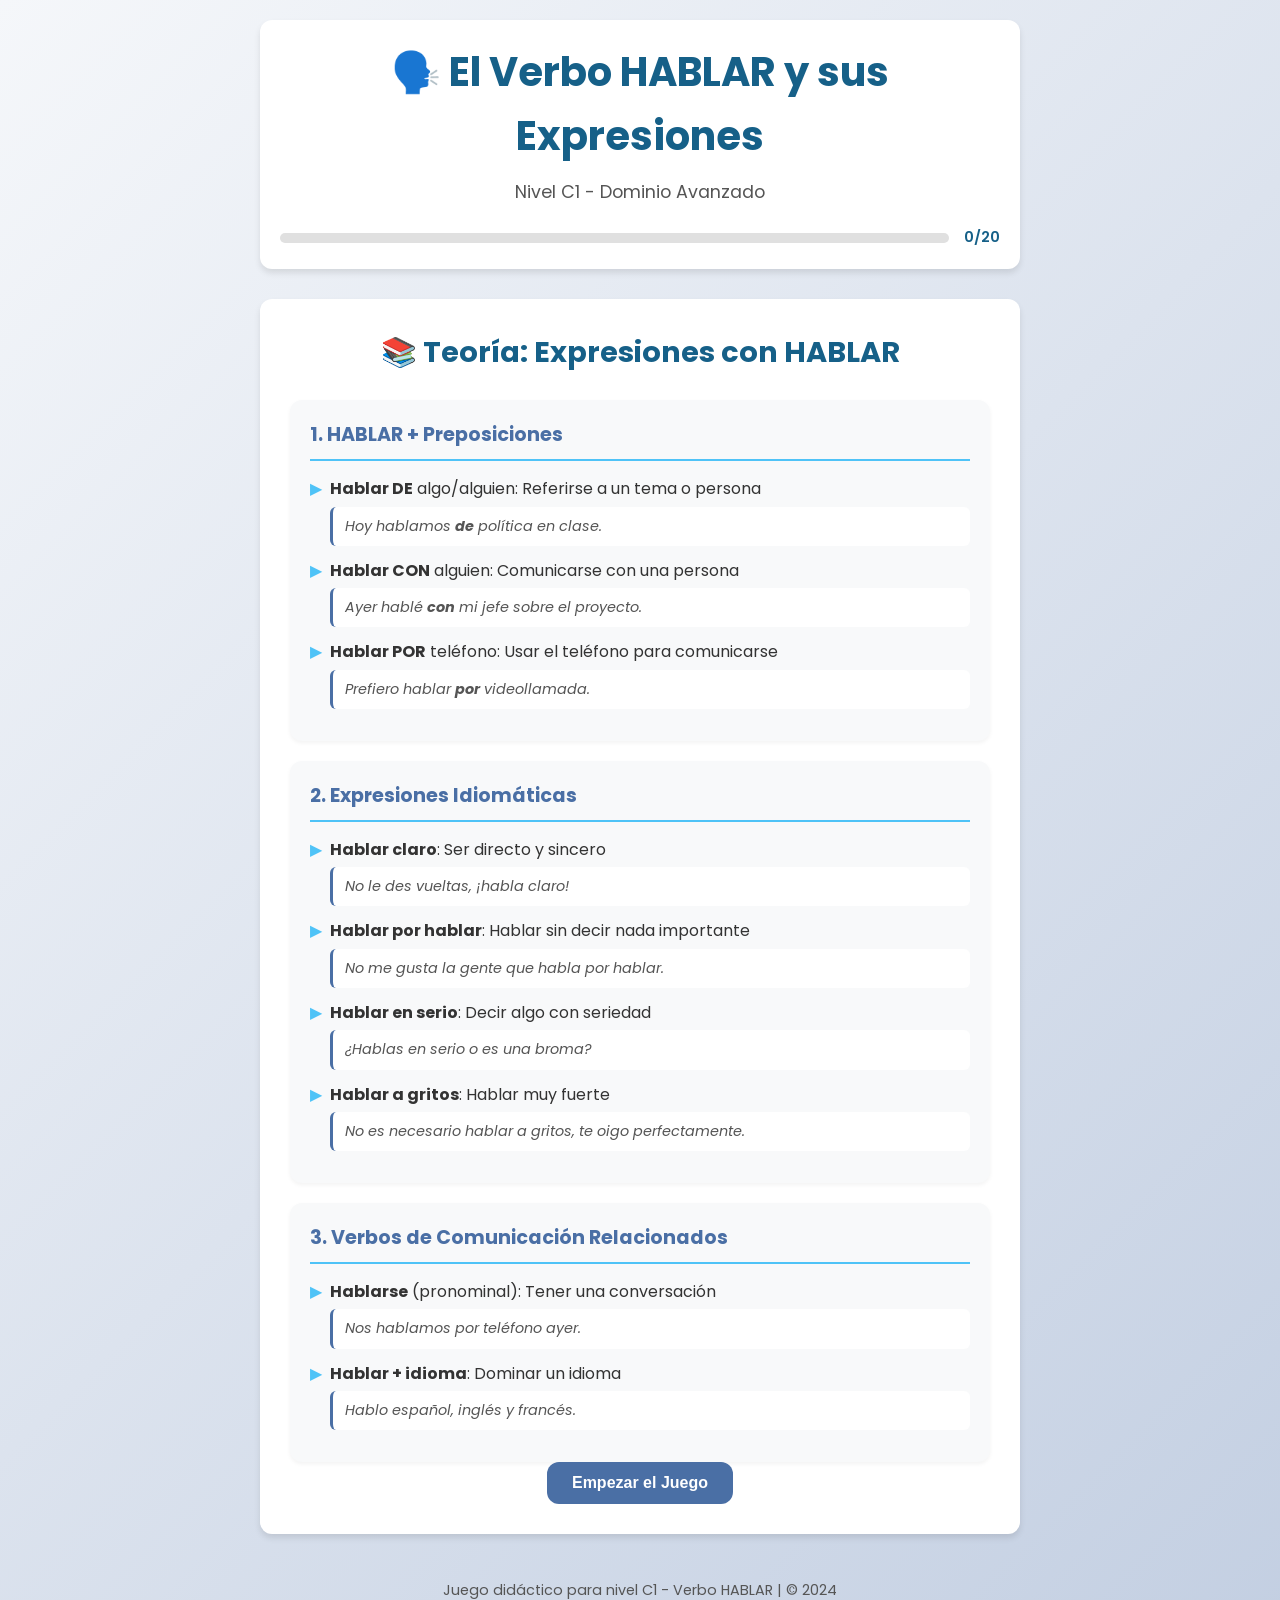
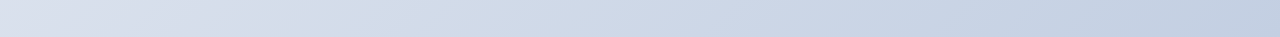
==== hablar_c1/index.html @ a7a12bb5 "feat: Add interactive C1 level game for verb HABLAR - Create complete interactive game for C1 level " ====
<!DOCTYPE html>
<html lang="es">
<head>
    <meta charset="UTF-8">
    <meta name="viewport" content="width=device-width, initial-scale=1.0">
    <title>Juego C1: El Verbo HABLAR y sus Expresiones</title>
    <link rel="stylesheet" href="styles.css">
    <link href="https://fonts.googleapis.com/css2?family=Poppins:wght@300;400;600;700&display=swap" rel="stylesheet">
</head>
<body>
    <div class="container">
        <header>
            <h1>🗣️ El Verbo HABLAR y sus Expresiones</h1>
            <p class="subtitle">Nivel C1 - Dominio Avanzado</p>
            <div class="progress-container">
                <div class="progress-bar" id="progressBar"></div>
                <span class="progress-text" id="progressText">0/20</span>
            </div>
        </header>

        <main>
            <div class="game-section" id="gameSection">
                <div class="question-container" id="questionContainer">
                    <h2 class="question" id="question"></h2>
                    <div class="options" id="options"></div>
                </div>
                
                <div class="feedback" id="feedback"></div>
                
                <div class="explanation" id="explanation"></div>
                
                <button class="btn btn-next" id="nextBtn" style="display: none;">Siguiente →</button>
            </div>

            <div class="theory-section" id="theorySection" style="display: none;">
                <h2>📚 Teoría: Expresiones con HABLAR</h2>
                <div class="theory-content">
                    <div class="theory-card">
                        <h3>1. HABLAR + Preposiciones</h3>
                        <ul>
                            <li><strong>Hablar DE</strong> algo/alguien: Referirse a un tema o persona
                                <example>Hoy hablamos <strong>de</strong> política en clase.</example>
                            </li>
                            <li><strong>Hablar CON</strong> alguien: Comunicarse con una persona
                                <example>Ayer hablé <strong>con</strong> mi jefe sobre el proyecto.</example>
                            </li>
                            <li><strong>Hablar POR</strong> teléfono: Usar el teléfono para comunicarse
                                <example>Prefiero hablar <strong>por</strong> videollamada.</example>
                            </li>
                        </ul>
                    </div>
                    
                    <div class="theory-card">
                        <h3>2. Expresiones Idiomáticas</h3>
                        <ul>
                            <li><strong>Hablar claro</strong>: Ser directo y sincero
                                <example>No le des vueltas, ¡habla claro!</example>
                            </li>
                            <li><strong>Hablar por hablar</strong>: Hablar sin decir nada importante
                                <example>No me gusta la gente que habla por hablar.</example>
                            </li>
                            <li><strong>Hablar en serio</strong>: Decir algo con seriedad
                                <example>¿Hablas en serio o es una broma?</example>
                            </li>
                            <li><strong>Hablar a gritos</strong>: Hablar muy fuerte
                                <example>No es necesario hablar a gritos, te oigo perfectamente.</example>
                            </li>
                        </ul>
                    </div>
                    
                    <div class="theory-card">
                        <h3>3. Verbos de Comunicación Relacionados</h3>
                        <ul>
                            <li><strong>Hablarse</strong> (pronominal): Tener una conversación
                                <example>Nos hablamos por teléfono ayer.</example>
                            </li>
                            <li><strong>Hablar + idioma</strong>: Dominar un idioma
                                <example>Hablo español, inglés y francés.</example>
                            </li>
                        </ul>
                    </div>
                </div>
                <button class="btn btn-primary" id="startGameBtn">Empezar el Juego</button>
            </div>

            <div class="results-section" id="resultsSection" style="display: none;">
                <h2>🎉 Resultados</h2>
                <div class="results-content">
                    <div class="score-display">
                        <span class="score-label">Tu puntuación:</span>
                        <span class="score-value" id="finalScore">0</span>
                        <span class="score-max">/20</span>
                    </div>
                    <div class="performance" id="performance"></div>
                    <div class="mistakes" id="mistakes"></div>
                </div>
                <div class="buttons-group">
                    <button class="btn btn-secondary" id="reviewBtn">Repasar errores</button>
                    <button class="btn btn-primary" id="restartBtn">Volver a jugar</button>
                    <button class="btn btn-tertiary" id="theoryBtn">Ver teoría</button>
                </div>
            </div>
        </main>

        <footer>
            <p>Juego didáctico para nivel C1 - Verbo HABLAR | © 2024</p>
        </footer>
    </div>

    <script src="game.js"></script>
</body>
</html>
---- hablar_c1/styles.css ----
/* Estilos para el juego HABLAR C1 */

* {
    margin: 0;
    padding: 0;
    box-sizing: border-box;
}

:root {
    --primary-color: #4a6fa5;
    --secondary-color: #166088;
    --accent-color: #4fc3f7;
    --success-color: #4caf50;
    --error-color: #f44336;
    --warning-color: #ff9800;
    --light-color: #f8f9fa;
    --dark-color: #333;
    --text-color: #555;
    --border-radius: 12px;
    --box-shadow: 0 4px 6px rgba(0, 0, 0, 0.1);
    --transition: all 0.3s ease;
}

body {
    font-family: 'Poppins', sans-serif;
    background: linear-gradient(135deg, #f5f7fa 0%, #c3cfe2 100%);
    min-height: 100vh;
    color: var(--dark-color);
    line-height: 1.6;
}

.container {
    max-width: 800px;
    margin: 0 auto;
    padding: 20px;
}

/* Header */
header {
    text-align: center;
    margin-bottom: 30px;
    padding: 20px;
    background: white;
    border-radius: var(--border-radius);
    box-shadow: var(--box-shadow);
}

header h1 {
    color: var(--secondary-color);
    font-size: 2.5rem;
    margin-bottom: 10px;
    font-weight: 700;
}

.subtitle {
    color: var(--text-color);
    font-size: 1.1rem;
    margin-bottom: 20px;
    font-weight: 400;
}

/* Progress Bar */
.progress-container {
    display: flex;
    align-items: center;
    gap: 15px;
    margin-top: 15px;
}

.progress-bar {
    flex: 1;
    height: 10px;
    background: #e0e0e0;
    border-radius: 5px;
    overflow: hidden;
}

.progress-bar::before {
    content: '';
    display: block;
    height: 100%;
    background: linear-gradient(90deg, var(--primary-color), var(--accent-color));
    width: 0%;
    transition: var(--transition);
}

.progress-text {
    font-weight: 600;
    color: var(--secondary-color);
    font-size: 0.9rem;
}

/* Main Content */
main {
    background: white;
    border-radius: var(--border-radius);
    box-shadow: var(--box-shadow);
    padding: 30px;
    min-height: 400px;
}

/* Game Section */
.game-section {
    display: flex;
    flex-direction: column;
    gap: 20px;
}

.question-container {
    text-align: center;
}

.question {
    font-size: 1.4rem;
    color: var(--secondary-color);
    margin-bottom: 25px;
    font-weight: 600;
    line-height: 1.5;
}

.options {
    display: grid;
    grid-template-columns: repeat(auto-fit, minmax(250px, 1fr));
    gap: 15px;
    margin-bottom: 20px;
}

.option {
    background: var(--light-color);
    border: 2px solid #ddd;
    border-radius: var(--border-radius);
    padding: 15px;
    text-align: center;
    cursor: pointer;
    transition: var(--transition);
    font-weight: 500;
    color: var(--dark-color);
}

.option:hover {
    border-color: var(--primary-color);
    background: #e8f0fe;
    transform: translateY(-2px);
}

.option.selected {
    border-color: var(--accent-color);
    background: #e3f2fd;
    box-shadow: 0 0 0 3px rgba(79, 195, 247, 0.2);
}

.option.correct {
    border-color: var(--success-color);
    background: #e8f5e9;
    color: var(--success-color);
}

.option.incorrect {
    border-color: var(--error-color);
    background: #ffebee;
    color: var(--error-color);
}

.option.disabled {
    cursor: not-allowed;
    opacity: 0.7;
}

/* Feedback */
.feedback {
    text-align: center;
    font-size: 1.2rem;
    font-weight: 600;
    min-height: 30px;
    margin: 10px 0;
}

.feedback.correct {
    color: var(--success-color);
}

.feedback.incorrect {
    color: var(--error-color);
}

/* Explanation */
.explanation {
    background: #fff3cd;
    border-left: 4px solid var(--warning-color);
    padding: 15px;
    border-radius: 0 8px 8px 0;
    margin: 15px 0;
    display: none;
}

.explanation.show {
    display: block;
}

.explanation h4 {
    color: var(--warning-color);
    margin-bottom: 8px;
}

.explanation p {
    color: var(--dark-color);
    font-size: 0.95rem;
}

/* Buttons */
.btn {
    padding: 12px 25px;
    border: none;
    border-radius: var(--border-radius);
    font-size: 1rem;
    font-weight: 600;
    cursor: pointer;
    transition: var(--transition);
    display: inline-block;
    text-align: center;
}

.btn-primary {
    background: var(--primary-color);
    color: white;
}

.btn-primary:hover {
    background: var(--secondary-color);
    transform: translateY(-2px);
}

.btn-secondary {
    background: var(--light-color);
    color: var(--dark-color);
    border: 2px solid #ddd;
}

.btn-secondary:hover {
    background: #e0e0e0;
}

.btn-tertiary {
    background: var(--accent-color);
    color: white;
}

.btn-tertiary:hover {
    background: #3ab7f5;
}

.btn-next {
    background: var(--success-color);
    color: white;
    margin-top: 10px;
}

.btn-next:hover {
    background: #388e3c;
}

.buttons-group {
    display: flex;
    justify-content: center;
    gap: 15px;
    margin-top: 25px;
    flex-wrap: wrap;
}

/* Theory Section */
.theory-section {
    text-align: center;
}

.theory-section h2 {
    color: var(--secondary-color);
    margin-bottom: 25px;
    font-size: 1.8rem;
}

.theory-content {
    display: flex;
    flex-direction: column;
    gap: 20px;
    text-align: left;
}

.theory-card {
    background: var(--light-color);
    border-radius: var(--border-radius);
    padding: 20px;
    box-shadow: 0 2px 4px rgba(0, 0, 0, 0.05);
}

.theory-card h3 {
    color: var(--primary-color);
    margin-bottom: 15px;
    font-size: 1.2rem;
    border-bottom: 2px solid var(--accent-color);
    padding-bottom: 8px;
}

.theory-card ul {
    list-style: none;
    padding-left: 0;
}

.theory-card li {
    margin-bottom: 12px;
    padding-left: 20px;
    position: relative;
}

.theory-card li::before {
    content: "▶";
    color: var(--accent-color);
    position: absolute;
    left: 0;
}

.theory-card example {
    display: block;
    margin-top: 5px;
    padding: 8px 12px;
    background: white;
    border-radius: 6px;
    font-style: italic;
    color: var(--text-color);
    font-size: 0.9rem;
    border-left: 3px solid var(--primary-color);
}

/* Results Section */
.results-section {
    text-align: center;
}

.results-section h2 {
    color: var(--secondary-color);
    margin-bottom: 25px;
    font-size: 2rem;
}

.results-content {
    background: var(--light-color);
    border-radius: var(--border-radius);
    padding: 25px;
    margin-bottom: 20px;
}

.score-display {
    font-size: 2rem;
    margin-bottom: 20px;
}

.score-label {
    color: var(--text-color);
    font-weight: 400;
}

.score-value {
    color: var(--primary-color);
    font-weight: 700;
    font-size: 2.5rem;
}

.score-max {
    color: var(--text-color);
    font-weight: 400;
}

.performance {
    margin: 20px 0;
    padding: 15px;
    background: white;
    border-radius: 8px;
    text-align: left;
}

.performance h4 {
    color: var(--secondary-color);
    margin-bottom: 10px;
}

.mistakes {
    margin-top: 15px;
    padding: 15px;
    background: white;
    border-radius: 8px;
    text-align: left;
    max-height: 200px;
    overflow-y: auto;
}

.mistakes h4 {
    color: var(--error-color);
    margin-bottom: 10px;
}

.mistake-item {
    margin-bottom: 8px;
    padding: 8px;
    border-bottom: 1px solid #eee;
}

.mistake-item:last-child {
    border-bottom: none;
}

/* Footer */
footer {
    text-align: center;
    margin-top: 30px;
    padding: 15px;
    color: var(--text-color);
    font-size: 0.9rem;
}

/* Responsive */
@media (max-width: 768px) {
    .container {
        padding: 10px;
    }
    
    header h1 {
        font-size: 1.8rem;
    }
    
    .question {
        font-size: 1.2rem;
    }
    
    .options {
        grid-template-columns: 1fr;
    }
    
    .buttons-group {
        flex-direction: column;
    }
    
    .btn {
        width: 100%;
    }
}

/* Animations */
@keyframes fadeIn {
    from {
        opacity: 0;
        transform: translateY(10px);
    }
    to {
        opacity: 1;
        transform: translateY(0);
    }
}

.question-container,
.feedback,
.explanation,
.results-content {
    animation: fadeIn 0.5s ease;
}

/* Scrollbar */
::-webkit-scrollbar {
    width: 8px;
}

::-webkit-scrollbar-track {
    background: #f1f1f1;
    border-radius: 4px;
}

::-webkit-scrollbar-thumb {
    background: var(--primary-color);
    border-radius: 4px;
}

::-webkit-scrollbar-thumb:hover {
    background: var(--secondary-color);
}
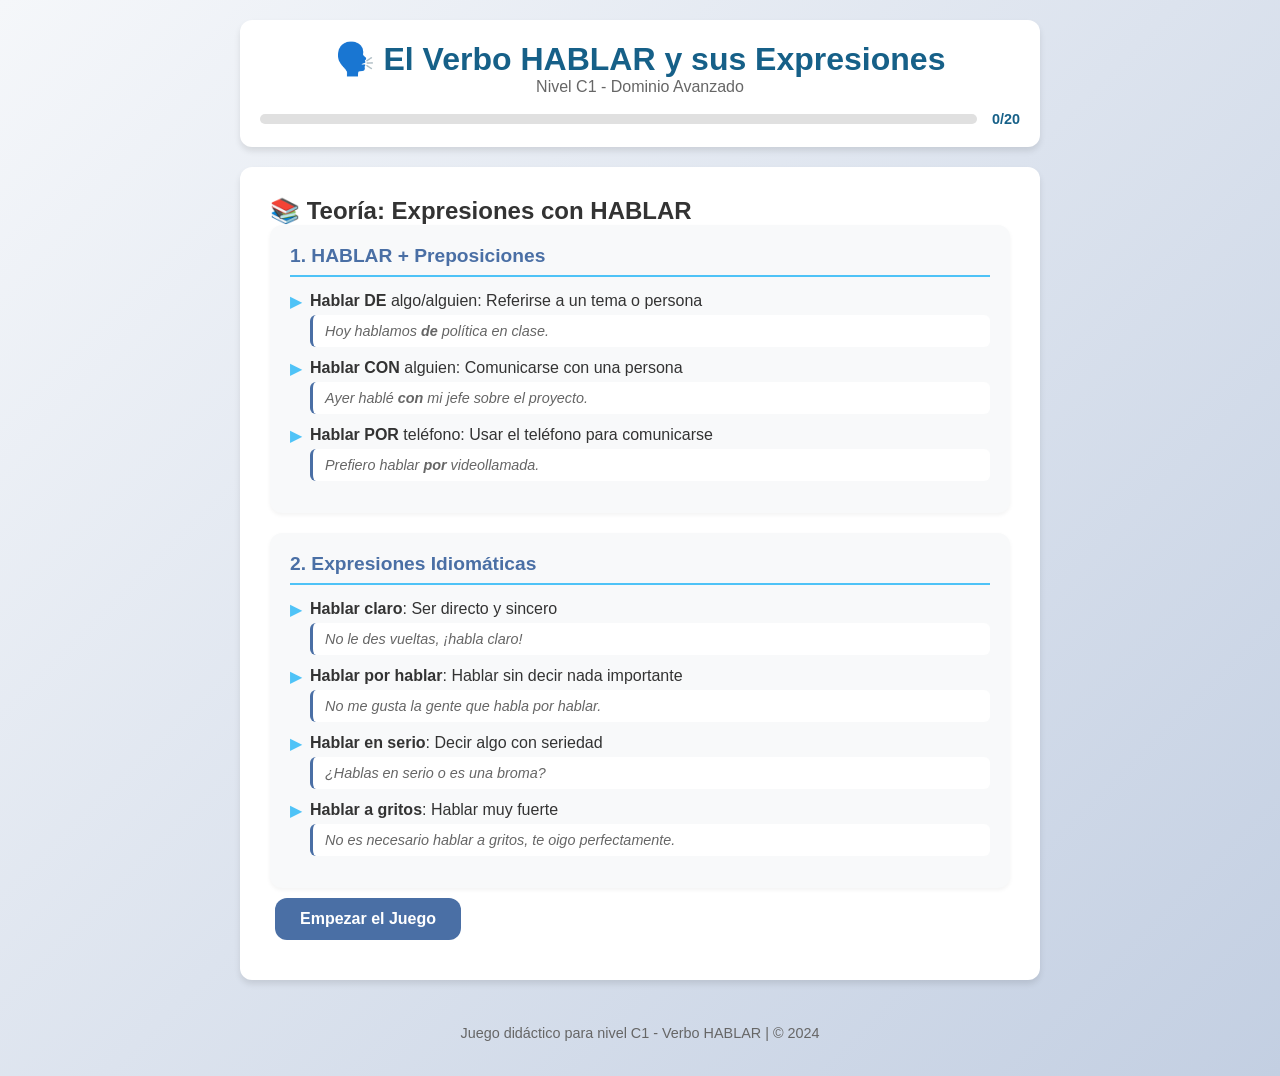
==== commit e26db6a0: "FIX: Single self-contained HTML file that works without server - Remove all external dependencies (C" ====
--- a/hablar_c1/index.html
+++ b/hablar_c1/index.html
@@ -3,9 +3,298 @@
 <head>
     <meta charset="UTF-8">
     <meta name="viewport" content="width=device-width, initial-scale=1.0">
-    <title>Juego C1: El Verbo HABLAR y sus Expresiones</title>
-    <link rel="stylesheet" href="styles.css">
-    <link href="https://fonts.googleapis.com/css2?family=Poppins:wght@300;400;600;700&display=swap" rel="stylesheet">
+    <title>Juego C1: El Verbo HABLAR</title>
+    <style>
+        * { margin: 0; padding: 0; box-sizing: border-box; }
+        
+        :root {
+            --primary: #4a6fa5;
+            --secondary: #166088;
+            --accent: #4fc3f7;
+            --success: #4caf50;
+            --error: #f44336;
+            --light: #f8f9fa;
+            --dark: #333;
+        }
+        
+        body {
+            font-family: Arial, sans-serif;
+            background: linear-gradient(135deg, #f5f7fa 0%, #c3cfe2 100%);
+            min-height: 100vh;
+            color: var(--dark);
+            padding: 20px;
+        }
+        
+        .container { max-width: 800px; margin: 0 auto; }
+        
+        header {
+            text-align: center;
+            background: white;
+            padding: 20px;
+            border-radius: 12px;
+            box-shadow: 0 4px 6px rgba(0,0,0,0.1);
+            margin-bottom: 20px;
+        }
+        
+        h1 { color: var(--secondary); font-size: 2rem; }
+        .subtitle { color: #666; margin-bottom: 15px; }
+        
+        .progress-container {
+            display: flex;
+            align-items: center;
+            gap: 15px;
+            margin-top: 15px;
+        }
+        
+        .progress-bar {
+            flex: 1;
+            height: 10px;
+            background: #e0e0e0;
+            border-radius: 5px;
+            position: relative;
+        }
+        
+        .progress-bar::before {
+            content: '';
+            position: absolute;
+            top: 0;
+            left: 0;
+            height: 100%;
+            background: linear-gradient(90deg, var(--primary), var(--accent));
+            width: 0%;
+            transition: width 0.3s ease;
+        }
+        
+        .progress-text {
+            font-weight: 600;
+            color: var(--secondary);
+            font-size: 0.9rem;
+        }
+        
+        main {
+            background: white;
+            border-radius: 12px;
+            box-shadow: 0 4px 6px rgba(0,0,0,0.1);
+            padding: 30px;
+        }
+        
+        .section { display: none; }
+        .section.active { display: block; }
+        
+        .question { 
+            font-size: 1.4rem; 
+            color: var(--secondary); 
+            margin-bottom: 25px; 
+            text-align: center;
+            font-weight: 600;
+        }
+        
+        .options {
+            display: grid;
+            grid-template-columns: repeat(auto-fit, minmax(250px, 1fr));
+            gap: 15px;
+            margin-bottom: 20px;
+        }
+        
+        .option {
+            background: var(--light);
+            border: 2px solid #ddd;
+            border-radius: 12px;
+            padding: 15px;
+            text-align: center;
+            cursor: pointer;
+            transition: all 0.3s ease;
+            font-weight: 500;
+        }
+        
+        .option:hover { 
+            border-color: var(--primary); 
+            background: #e8f0fe; 
+        }
+        
+        .option.selected { 
+            border-color: var(--accent); 
+            background: #e3f2fd; 
+        }
+        
+        .option.correct { 
+            border-color: var(--success); 
+            background: #e8f5e9; 
+            color: var(--success);
+        }
+        
+        .option.incorrect { 
+            border-color: var(--error); 
+            background: #ffebee; 
+            color: var(--error);
+        }
+        
+        .option.disabled { cursor: not-allowed; opacity: 0.7; }
+        
+        .feedback {
+            text-align: center;
+            font-size: 1.2rem;
+            font-weight: 600;
+            min-height: 30px;
+            margin: 10px 0;
+        }
+        
+        .feedback.correct { color: var(--success); }
+        .feedback.incorrect { color: var(--error); }
+        
+        .explanation {
+            background: #fff3cd;
+            border-left: 4px solid #ff9800;
+            padding: 15px;
+            border-radius: 0 8px 8px 0;
+            margin: 15px 0;
+            display: none;
+        }
+        
+        .explanation.show { display: block; }
+        
+        .explanation h4 {
+            color: #ff9800;
+            margin-bottom: 8px;
+        }
+        
+        .btn {
+            padding: 12px 25px;
+            border: none;
+            border-radius: 12px;
+            font-size: 1rem;
+            font-weight: 600;
+            cursor: pointer;
+            transition: all 0.3s ease;
+            display: inline-block;
+            text-align: center;
+            margin: 10px 5px;
+        }
+        
+        .btn-primary {
+            background: var(--primary);
+            color: white;
+        }
+        
+        .btn-primary:hover { background: var(--secondary); }
+        
+        .btn-next {
+            background: var(--success);
+            color: white;
+        }
+        
+        .btn-next:hover { background: #388e3c; }
+        
+        .theory-content {
+            display: flex;
+            flex-direction: column;
+            gap: 20px;
+            text-align: left;
+        }
+        
+        .theory-card {
+            background: var(--light);
+            border-radius: 12px;
+            padding: 20px;
+            box-shadow: 0 2px 4px rgba(0,0,0,0.05);
+        }
+        
+        .theory-card h3 {
+            color: var(--primary);
+            margin-bottom: 15px;
+            font-size: 1.2rem;
+            border-bottom: 2px solid var(--accent);
+            padding-bottom: 8px;
+        }
+        
+        .theory-card ul { list-style: none; padding-left: 0; }
+        .theory-card li { margin-bottom: 12px; padding-left: 20px; position: relative; }
+        .theory-card li::before { 
+            content: "▶"; 
+            color: var(--accent); 
+            position: absolute; 
+            left: 0; 
+        }
+        
+        example {
+            display: block;
+            margin-top: 5px;
+            padding: 8px 12px;
+            background: white;
+            border-radius: 6px;
+            font-style: italic;
+            color: #666;
+            font-size: 0.9rem;
+            border-left: 3px solid var(--primary);
+        }
+        
+        .results-content {
+            background: var(--light);
+            border-radius: 12px;
+            padding: 25px;
+            margin-bottom: 20px;
+            text-align: center;
+        }
+        
+        .score-display {
+            font-size: 2rem;
+            margin-bottom: 20px;
+        }
+        
+        .score-value {
+            color: var(--primary);
+            font-weight: 700;
+            font-size: 2.5rem;
+        }
+        
+        .performance {
+            margin: 20px 0;
+            padding: 15px;
+            background: white;
+            border-radius: 8px;
+            text-align: left;
+        }
+        
+        .mistakes {
+            margin-top: 15px;
+            padding: 15px;
+            background: white;
+            border-radius: 8px;
+            text-align: left;
+            max-height: 200px;
+            overflow-y: auto;
+        }
+        
+        .mistake-item {
+            margin-bottom: 8px;
+            padding: 8px;
+            border-bottom: 1px solid #eee;
+        }
+        
+        .mistake-item:last-child { border-bottom: none; }
+        
+        .buttons-group {
+            display: flex;
+            justify-content: center;
+            gap: 15px;
+            margin-top: 25px;
+            flex-wrap: wrap;
+        }
+        
+        footer {
+            text-align: center;
+            margin-top: 30px;
+            padding: 15px;
+            color: #666;
+            font-size: 0.9rem;
+        }
+        
+        @media (max-width: 768px) {
+            .options { grid-template-columns: 1fr; }
+            .buttons-group { flex-direction: column; }
+            .btn { width: 100%; }
+        }
+    </style>
 </head>
 <body>
     <div class="container">
@@ -19,20 +308,8 @@
         </header>
 
         <main>
-            <div class="game-section" id="gameSection">
-                <div class="question-container" id="questionContainer">
-                    <h2 class="question" id="question"></h2>
-                    <div class="options" id="options"></div>
-                </div>
-                
-                <div class="feedback" id="feedback"></div>
-                
-                <div class="explanation" id="explanation"></div>
-                
-                <button class="btn btn-next" id="nextBtn" style="display: none;">Siguiente →</button>
-            </div>
-
-            <div class="theory-section" id="theorySection" style="display: none;">
+            <!-- Theory Section -->
+            <div class="section active" id="theorySection">
                 <h2>📚 Teoría: Expresiones con HABLAR</h2>
                 <div class="theory-content">
                     <div class="theory-card">
@@ -67,23 +344,24 @@
                             </li>
                         </ul>
                     </div>
-                    
-                    <div class="theory-card">
-                        <h3>3. Verbos de Comunicación Relacionados</h3>
-                        <ul>
-                            <li><strong>Hablarse</strong> (pronominal): Tener una conversación
-                                <example>Nos hablamos por teléfono ayer.</example>
-                            </li>
-                            <li><strong>Hablar + idioma</strong>: Dominar un idioma
-                                <example>Hablo español, inglés y francés.</example>
-                            </li>
-                        </ul>
-                    </div>
                 </div>
                 <button class="btn btn-primary" id="startGameBtn">Empezar el Juego</button>
             </div>
 
-            <div class="results-section" id="resultsSection" style="display: none;">
+            <!-- Game Section -->
+            <div class="section" id="gameSection">
+                <div class="question-container" id="questionContainer">
+                    <h2 class="question" id="question"></h2>
+                    <div class="options" id="options"></div>
+                </div>
+                
+                <div class="feedback" id="feedback"></div>
+                <div class="explanation" id="explanation"></div>
+                <button class="btn btn-next" id="nextBtn" style="display: none;">Siguiente →</button>
+            </div>
+
+            <!-- Results Section -->
+            <div class="section" id="resultsSection">
                 <h2>🎉 Resultados</h2>
                 <div class="results-content">
                     <div class="score-display">
@@ -95,9 +373,9 @@
                     <div class="mistakes" id="mistakes"></div>
                 </div>
                 <div class="buttons-group">
-                    <button class="btn btn-secondary" id="reviewBtn">Repasar errores</button>
+                    <button class="btn btn-primary" id="reviewBtn">Repasar errores</button>
                     <button class="btn btn-primary" id="restartBtn">Volver a jugar</button>
-                    <button class="btn btn-tertiary" id="theoryBtn">Ver teoría</button>
+                    <button class="btn btn-primary" id="theoryBtn">Ver teoría</button>
                 </div>
             </div>
         </main>
@@ -107,6 +385,332 @@
         </footer>
     </div>
 
-    <script src="game.js"></script>
+    <script>
+        // ========== QUESTIONS DATABASE ==========
+        const questions = [
+            {
+                question: "¿Qué preposición usamos con 'hablar' cuando nos referimos a un tema?",
+                options: ["de", "con", "por", "a"],
+                correct: 0,
+                explanation: "Usamos 'hablar DE' cuando nos referimos a un tema o asunto. Ejemplo: 'Hablamos de política'."
+            },
+            {
+                question: "Completa: 'Ayer _____ con mi amigo sobre el partido de fútbol'.",
+                options: ["hablé de", "hablé con", "hablé por", "hablé a"],
+                correct: 1,
+                explanation: "Usamos 'hablar CON' cuando nos comunicamos con una persona. Ejemplo: 'Hablé con mi amigo'."
+            },
+            {
+                question: "¿Qué expresión significa 'ser directo y sincero'?",
+                options: ["hablar por hablar", "hablar claro", "hablar en serio", "hablar a gritos"],
+                correct: 1,
+                explanation: "'Hablar claro' significa ser directo y sincero, sin rodeos."
+            },
+            {
+                question: "Si alguien dice 'No me gusta la gente que _____', ¿qué expresión completa la frase?",
+                options: ["habla claro", "habla por hablar", "habla en serio", "habla a gritos"],
+                correct: 1,
+                explanation: "'Hablar por hablar' significa hablar sin decir nada importante, por el simple hecho de hablar."
+            },
+            {
+                question: "¿Qué expresión usamos cuando queremos confirmar si alguien dice algo con seriedad?",
+                options: ["¿Hablas claro?", "¿Hablas por hablar?", "¿Hablas en serio?", "¿Hablas a gritos?"],
+                correct: 2,
+                explanation: "'Hablar en serio' significa decir algo con seriedad, no como broma."
+            },
+            {
+                question: "Completa: 'No es necesario _____, te oigo perfectamente'.",
+                options: ["hablar claro", "hablar por hablar", "hablar en serio", "hablar a gritos"],
+                correct: 3,
+                explanation: "'Hablar a gritos' significa hablar muy fuerte, casi gritando."
+            },
+            {
+                question: "¿Qué preposición usamos con 'hablar' cuando usamos el teléfono?",
+                options: ["de", "con", "por", "a"],
+                correct: 2,
+                explanation: "Usamos 'hablar POR teléfono' para indicar el medio de comunicación."
+            },
+            {
+                question: "Completa: 'Prefiero _____ videollamada que por teléfono'.",
+                options: ["hablar de", "hablar con", "hablar por", "hablar a"],
+                correct: 2,
+                explanation: "'Hablar por videollamada' indica el medio de comunicación."
+            },
+            {
+                question: "¿Cuál de estas opciones NO es correcta?",
+                options: ["Hablo español", "Hablo con mi madre", "Hablo de política", "Hablo a mi amigo"],
+                correct: 3,
+                explanation: "La forma correcta es 'Hablo CON mi amigo', no 'Hablo A mi amigo'."
+            },
+            {
+                question: "Completa: 'Nos _____ por teléfono ayer'.",
+                options: ["hablamos", "hablamos de", "hablamos con", "hablamos por"],
+                correct: 0,
+                explanation: "'Hablarse' en forma pronominal: 'Nos hablamos' significa que tuvimos una conversación."
+            },
+            {
+                question: "¿Qué significa 'hablarse' (pronominal)?",
+                options: ["Hablar de un tema", "Tener una conversación", "Hablar por teléfono", "Hablar claro"],
+                correct: 1,
+                explanation: "'Hablarse' (pronominal) significa tener una conversación, generalmente entre dos o más personas."
+            },
+            {
+                question: "Completa: '¿_____ español?' - 'Sí, lo hablo con fluidez'.",
+                options: ["Hablas", "Hablas de", "Hablas con", "Hablas por"],
+                correct: 0,
+                explanation: "'¿Hablas español?' es la forma correcta para preguntar si alguien habla un idioma."
+            },
+            {
+                question: "¿Qué expresión significa 'hablar sin decir nada importante'?",
+                options: ["hablar claro", "hablar por hablar", "hablar en serio", "hablar a gritos"],
+                correct: 1,
+                explanation: "'Hablar por hablar' significa hablar por el simple hecho de hablar, sin contenido importante."
+            },
+            {
+                question: "Completa: 'El profesor _____ de la importancia de la educación'.",
+                options: ["habló", "habló con", "habló por", "habló a"],
+                correct: 0,
+                explanation: "'Habló de' porque se refiere a un tema (la importancia de la educación)."
+            },
+            {
+                question: "¿Cuál es la forma correcta para decir que dominas un idioma?",
+                options: ["Hablo el español", "Hablo español", "Hablo al español", "Hablo por español"],
+                correct: 1,
+                explanation: "La forma correcta es 'Hablo español' (sin artículo)."
+            },
+            {
+                question: "Completa: 'No _____ en serio, solo era una broma'.",
+                options: ["hablaba claro", "hablaba por hablar", "hablaba en serio", "hablaba a gritos"],
+                correct: 2,
+                explanation: "'Hablar en serio' significa decir algo con seriedad. La forma en pasado es 'hablaba en serio'."
+            },
+            {
+                question: "¿Qué expresión usamos cuando alguien habla muy fuerte?",
+                options: ["habla claro", "habla por hablar", "habla en serio", "habla a gritos"],
+                correct: 3,
+                explanation: "'Hablar a gritos' significa hablar muy fuerte, casi gritando."
+            },
+            {
+                question: "Completa: '_____ de ti ayer en la reunión'.",
+                options: ["Hablé", "Hablé de", "Hablé con", "Hablé por"],
+                correct: 1,
+                explanation: "'Hablé de ti' porque 'ti' es el tema de la conversación."
+            },
+            {
+                question: "¿Cuál es la forma incorrecta?",
+                options: ["Hablo con mi hermano", "Hablo de mi trabajo", "Hablo por teléfono", "Hablo a mi hermano"],
+                correct: 3,
+                explanation: "La forma correcta es 'Hablo CON mi hermano', no 'Hablo A mi hermano'."
+            },
+            {
+                question: "Completa: '¿Con quién _____ ayer?' - 'Con mi jefe'.",
+                options: ["hablaste", "hablaste de", "hablaste con", "hablaste por"],
+                correct: 2,
+                explanation: "'¿Con quién hablaste?' - 'Con mi jefe'. Usamos 'hablar con' para personas."
+            }
+        ];
+
+        // ========== GAME STATE ==========
+        let currentQuestion = 0;
+        let score = 0;
+        let selectedOption = null;
+        let mistakes = [];
+
+        // ========== DOM ELEMENTS ==========
+        const questionEl = document.getElementById('question');
+        const optionsEl = document.getElementById('options');
+        const feedbackEl = document.getElementById('feedback');
+        const explanationEl = document.getElementById('explanation');
+        const nextBtn = document.getElementById('nextBtn');
+        const progressBar = document.getElementById('progressBar');
+        const progressText = document.getElementById('progressText');
+        const gameSection = document.getElementById('gameSection');
+        const theorySection = document.getElementById('theorySection');
+        const resultsSection = document.getElementById('resultsSection');
+        const startGameBtn = document.getElementById('startGameBtn');
+        const finalScoreEl = document.getElementById('finalScore');
+        const performanceEl = document.getElementById('performance');
+        const mistakesEl = document.getElementById('mistakes');
+        const reviewBtn = document.getElementById('reviewBtn');
+        const restartBtn = document.getElementById('restartBtn');
+        const theoryBtn = document.getElementById('theoryBtn');
+
+        // ========== FUNCTIONS ==========
+        function showSection(sectionId) {
+            document.querySelectorAll('.section').forEach(s => s.classList.remove('active'));
+            document.getElementById(sectionId).classList.add('active');
+        }
+
+        function loadQuestion() {
+            const q = questions[currentQuestion];
+            questionEl.textContent = q.question;
+            optionsEl.innerHTML = '';
+            
+            q.options.forEach((opt, idx) => {
+                const btn = document.createElement('div');
+                btn.className = 'option';
+                btn.textContent = opt;
+                btn.onclick = () => selectOption(btn, idx);
+                optionsEl.appendChild(btn);
+            });
+            
+            feedbackEl.textContent = '';
+            feedbackEl.className = 'feedback';
+            explanationEl.className = 'explanation';
+            nextBtn.style.display = 'none';
+            
+            document.querySelectorAll('.option').forEach(o => {
+                o.classList.remove('disabled', 'correct', 'incorrect', 'selected');
+            });
+        }
+
+        function selectOption(element, index) {
+            if (document.querySelectorAll('.option.disabled').length > 0) return;
+            
+            document.querySelectorAll('.option').forEach(o => o.classList.remove('selected'));
+            element.classList.add('selected');
+            selectedOption = index;
+        }
+
+        function checkAnswer() {
+            if (selectedOption === null) return;
+            
+            const q = questions[currentQuestion];
+            const options = document.querySelectorAll('.option');
+            
+            options.forEach(o => o.classList.add('disabled'));
+            options[q.correct].classList.add('correct');
+            
+            if (selectedOption === q.correct) {
+                score++;
+                feedbackEl.textContent = '✅ ¡Correcto!';
+                feedbackEl.className = 'feedback correct';
+            } else {
+                options[selectedOption].classList.add('incorrect');
+                feedbackEl.textContent = '❌ Incorrecto';
+                feedbackEl.className = 'feedback incorrect';
+                mistakes.push({
+                    question: q.question,
+                    selected: q.options[selectedOption],
+                    correct: q.options[q.correct]
+                });
+            }
+            
+            explanationEl.textContent = q.explanation;
+            explanationEl.className = 'explanation show';
+            nextBtn.style.display = 'block';
+            updateProgress();
+        }
+
+        function nextQuestion() {
+            currentQuestion++;
+            selectedOption = null;
+            
+            if (currentQuestion < questions.length) {
+                loadQuestion();
+            } else {
+                showResults();
+            }
+        }
+
+        function showResults() {
+            showSection('resultsSection');
+            finalScoreEl.textContent = score;
+            
+            const percentage = Math.round((score / questions.length) * 100);
+            let msg = '', cls = '';
+            
+            if (percentage >= 90) {
+                msg = '🌟 Excelente trabajo! Dominas las expresiones con HABLAR.';
+                cls = 'excellent';
+            } else if (percentage >= 70) {
+                msg = '👍 Muy bien! Tienes un buen conocimiento.';
+                cls = 'good';
+            } else if (percentage >= 50) {
+                msg = '📚 Bien, pero puedes mejorar. Revisa la teoría.';
+                cls = 'average';
+            } else {
+                msg = '💪 Sigue practicando. Necesitas repasar más.';
+                cls = 'poor';
+            }
+            
+            performanceEl.innerHTML = `<h4>Rendimiento:</h4><p class="${cls}">${msg}</p>`;
+            
+            if (mistakes.length > 0) {
+                let html = '<h4>Errores:</h4>';
+                mistakes.forEach((m, i) => {
+                    html += `<div class="mistake-item"><strong>Pregunta ${i+1}:</strong> ${m.question}<br>`;
+                    html += `<span style="color: #f44336;">Tu respuesta: ${m.selected}</span><br>`;
+                    html += `<span style="color: #4caf50;">Correcta: ${m.correct}</span></div>`;
+                });
+                mistakesEl.innerHTML = html;
+            } else {
+                mistakesEl.innerHTML = '<h4>¡Perfecto! No tienes errores.</h4>';
+            }
+        }
+
+        function updateProgress() {
+            const progress = ((currentQuestion + (selectedOption !== null ? 1 : 0)) / questions.length) * 100;
+            progressBar.style.width = `${progress}%`;
+            progressText.textContent = `${currentQuestion + (selectedOption !== null ? 1 : 0)}/${questions.length}`;
+        }
+
+        function reviewMistakes() {
+            if (mistakes.length === 0) {
+                alert('No tienes errores para repasar.');
+                return;
+            }
+            
+            const mistakeQuestions = questions.filter(q => 
+                mistakes.some(m => m.question === q.question)
+            );
+            
+            if (mistakeQuestions.length === 0) return;
+            
+            questions.splice(0, questions.length, ...mistakeQuestions);
+            currentQuestion = 0;
+            score = 0;
+            selectedOption = null;
+            mistakes = [];
+            
+            showSection('gameSection');
+            loadQuestion();
+            updateProgress();
+        }
+
+        function initGame() {
+            currentQuestion = 0;
+            score = 0;
+            selectedOption = null;
+            mistakes = [];
+            showSection('gameSection');
+            loadQuestion();
+            updateProgress();
+        }
+
+        // ========== EVENT LISTENERS ==========
+        nextBtn.onclick = nextQuestion;
+        startGameBtn.onclick = initGame;
+        reviewBtn.onclick = reviewMistakes;
+        restartBtn.onclick = initGame;
+        theoryBtn.onclick = () => showSection('theorySection');
+
+        // Click on options
+        optionsEl.onclick = (e) => {
+            if (e.target.classList.contains('option') && !e.target.classList.contains('disabled')) {
+                checkAnswer();
+            }
+        };
+
+        // Keyboard support
+        document.onkeydown = (e) => {
+            if (e.key === 'Enter' && nextBtn.style.display === 'block') {
+                nextQuestion();
+            }
+        };
+
+        // Initialize
+        showSection('theorySection');
+    </script>
 </body>
 </html>
